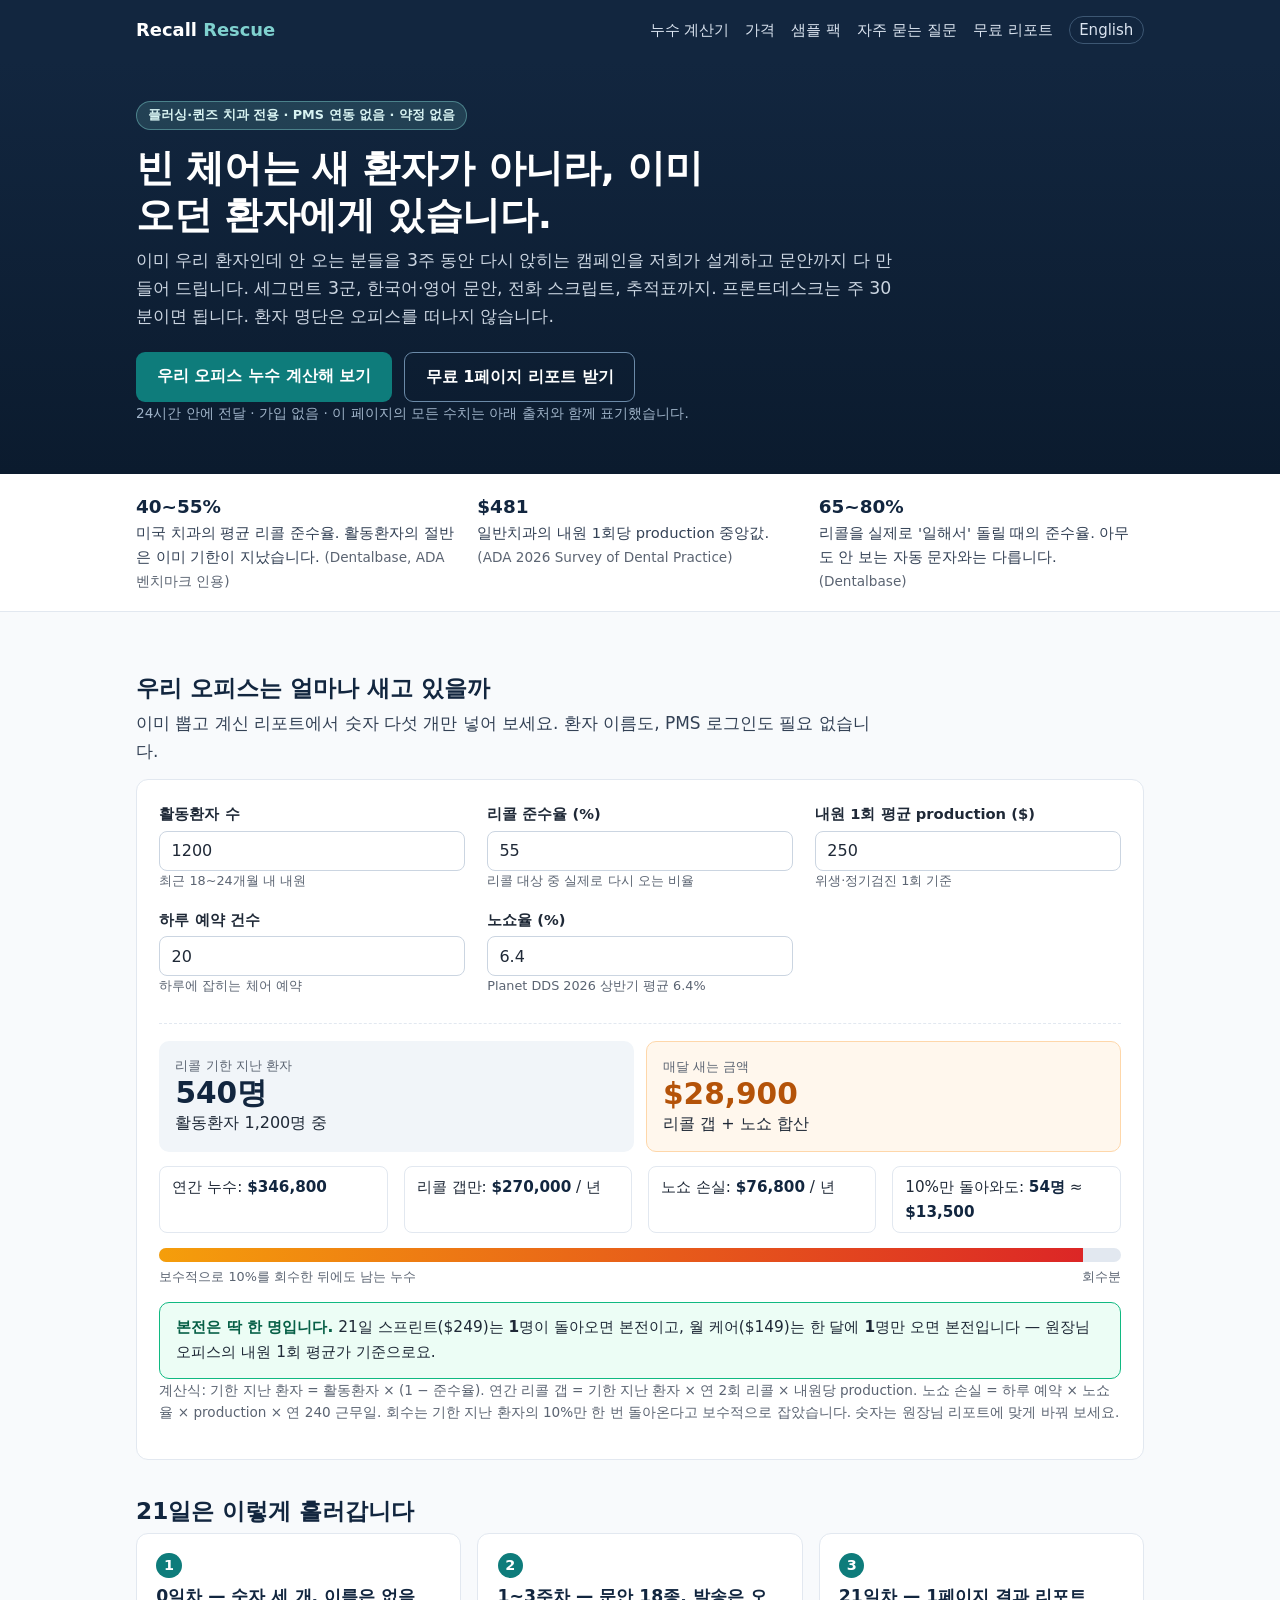
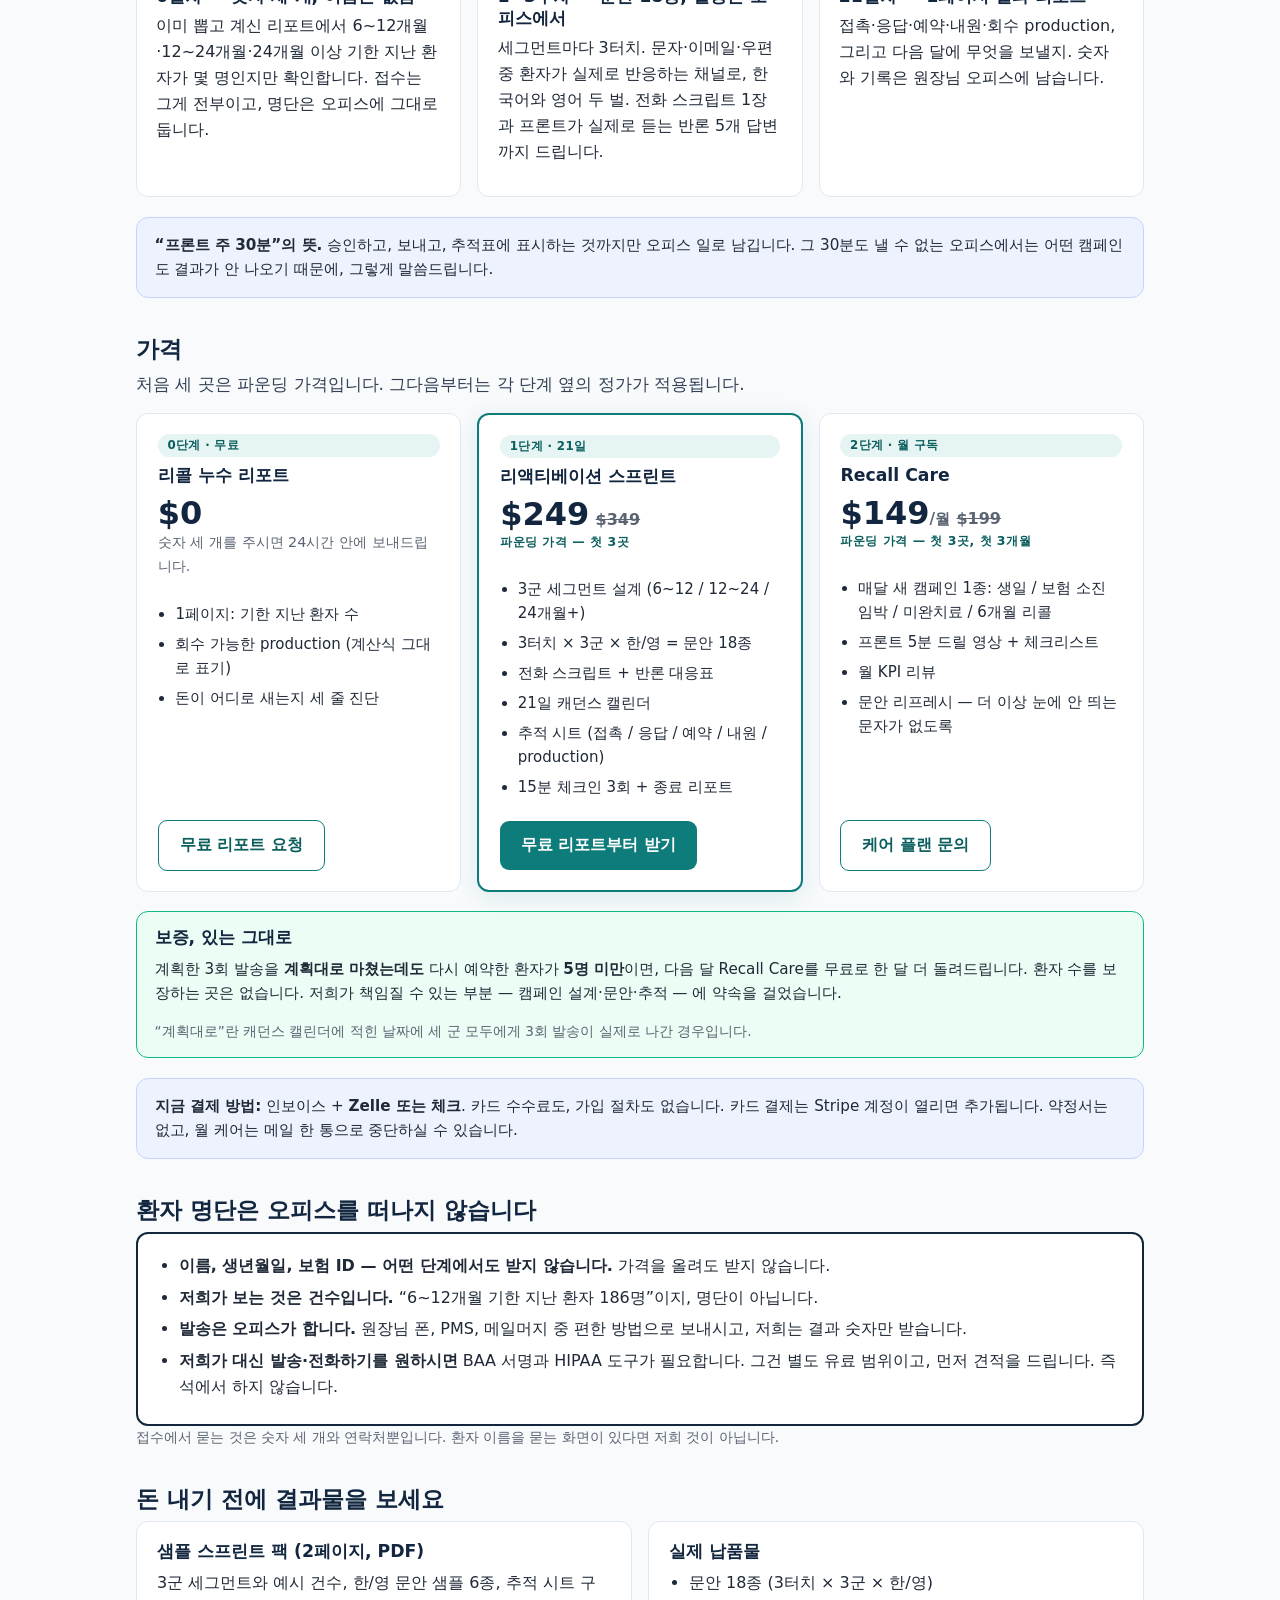
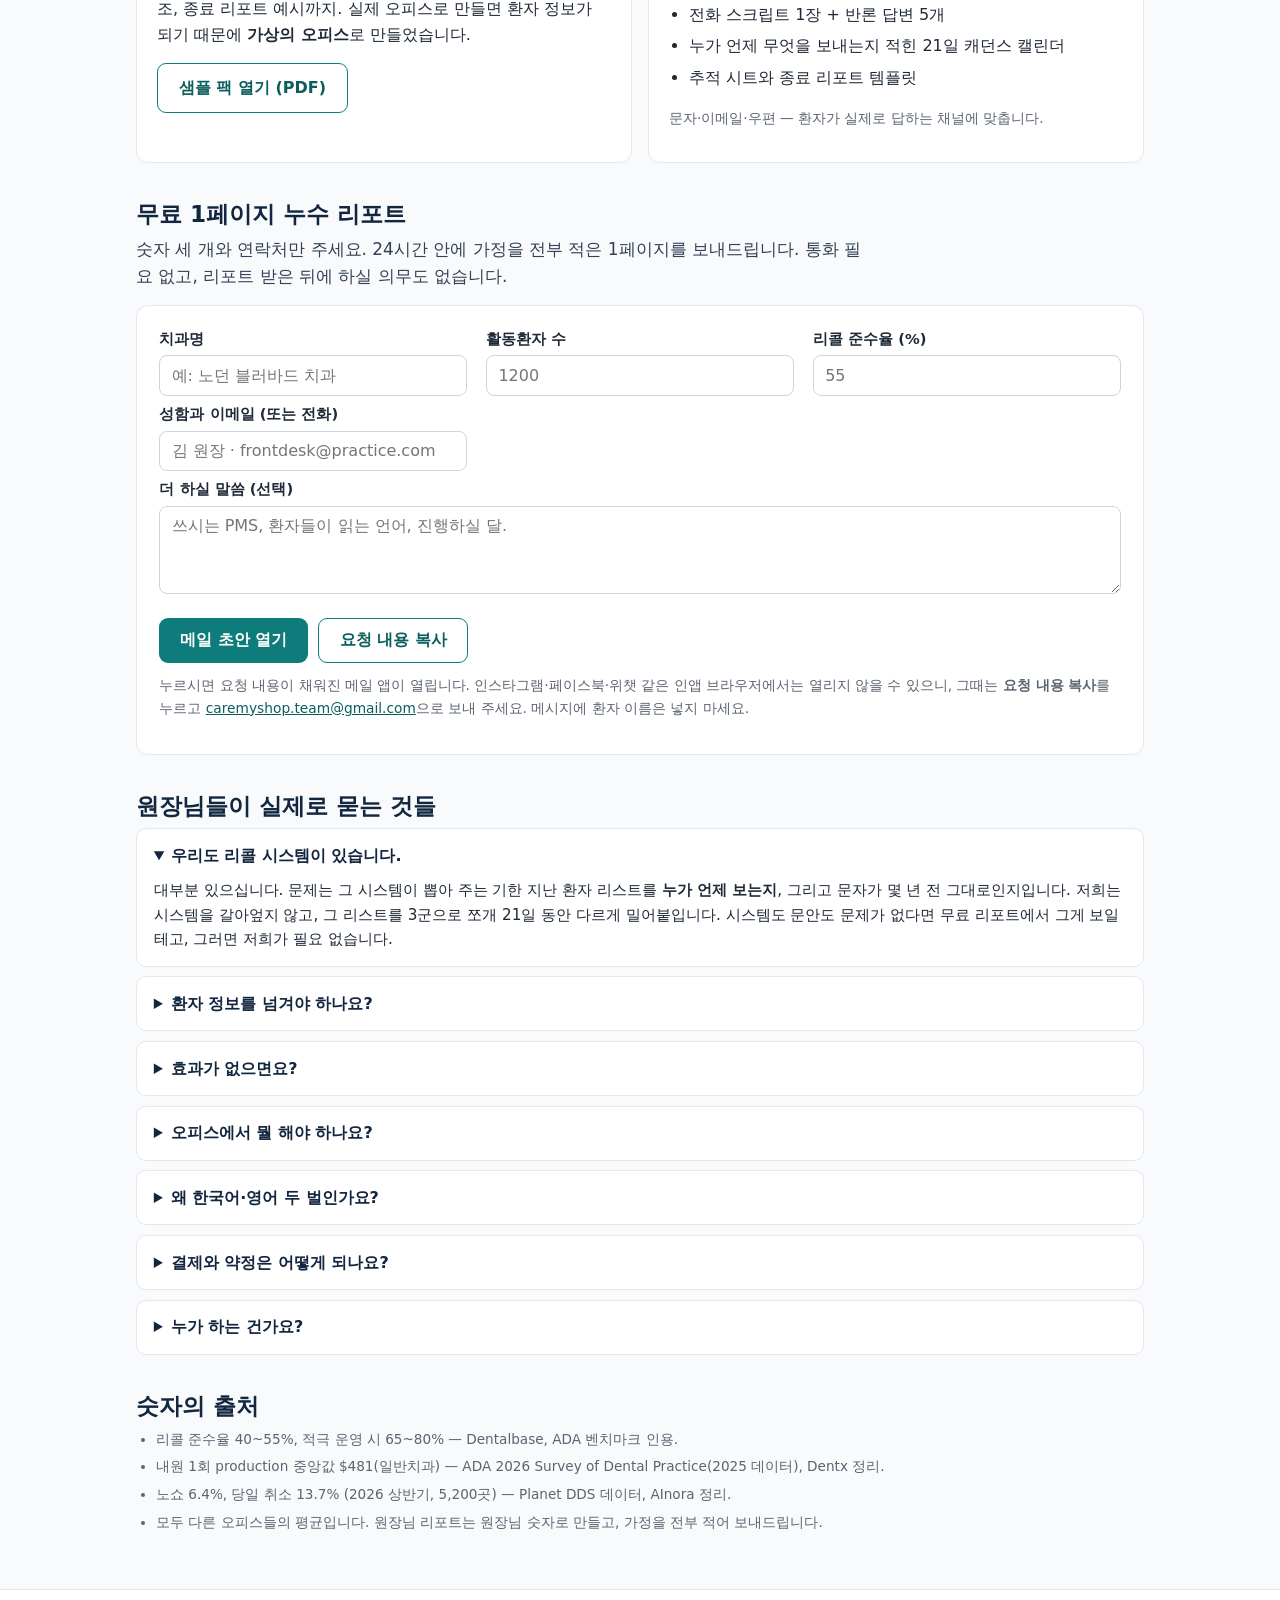
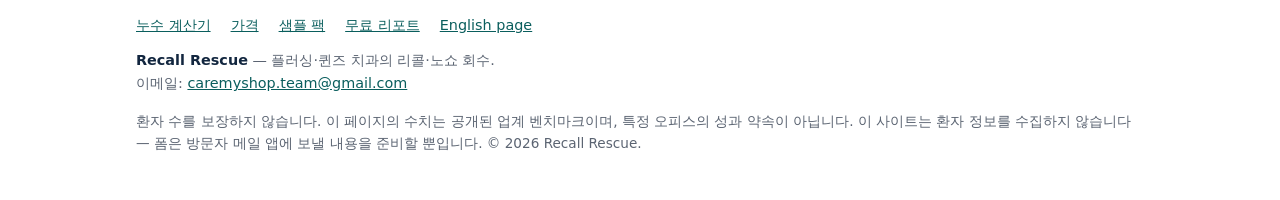
==== ko/index.html @ 561fa93a "Recall Rescue MVP: EN/KO landing, leak calculator, request form, sample pack PDF" ====
<!DOCTYPE html>
<html lang="ko">
<head>
<meta charset="utf-8">
<meta name="viewport" content="width=device-width, initial-scale=1">
<title>Recall Rescue — 빈 체어는 이미 내 환자 명단 안에 있습니다 | 플러싱·퀸즈 치과</title>
<meta name="description" content="플러싱·퀸즈 치과를 위한 3주 리콜·노쇼 회수 캠페인. 세그먼트·한/영 문안·전화 스크립트·추적표를 저희가 만들고, 프론트는 주 30분만 씁니다. 환자 명단은 오피스에 그대로. 무료 1페이지 리콜 누수 리포트.">
<link rel="canonical" href="https://nydds.github.io/recall-rescue/ko/">
<link rel="alternate" hreflang="en" href="https://nydds.github.io/recall-rescue/">
<meta property="og:title" content="Recall Rescue — 빈 체어는 새 환자가 아니라, 이미 오던 환자에게 있습니다">
<meta property="og:description" content="플러싱·퀸즈 치과 전용 3주 리콜 캠페인. 24시간 안에 무료 1페이지 누수 리포트. PMS 연동 없음, 환자 명단 제출 없음.">
<meta property="og:type" content="website">
<meta property="og:url" content="https://nydds.github.io/recall-rescue/ko/">
<meta name="theme-color" content="#12263f">
<link rel="stylesheet" href="../styles.css">
</head>
<body>

<header class="site-header">
  <div class="wrap">
    <a class="brand" href="../">Recall <span class="mark">Rescue</span></a>
    <nav class="site-nav" aria-label="주요 메뉴">
      <a href="#calc">누수 계산기</a>
      <a href="#offer">가격</a>
      <a href="#sample">샘플 팩</a>
      <a href="#faq">자주 묻는 질문</a>
      <a href="#request">무료 리포트</a>
      <a class="lang" href="../" hreflang="en" lang="en">English</a>
    </nav>
  </div>
</header>

<section class="hero">
  <div class="wrap">
    <span class="tag">플러싱·퀸즈 치과 전용 · PMS 연동 없음 · 약정 없음</span>
    <h1>빈 체어는 새 환자가 아니라, 이미 오던 환자에게 있습니다.</h1>
    <p class="sub">이미 우리 환자인데 안 오는 분들을 3주 동안 다시 앉히는 캠페인을 저희가 설계하고 문안까지 다 만들어 드립니다. 세그먼트 3군, 한국어·영어 문안, 전화 스크립트, 추적표까지. 프론트데스크는 주 30분이면 됩니다. 환자 명단은 오피스를 떠나지 않습니다.</p>
    <div class="cta-row">
      <a class="btn" href="#calc">우리 오피스 누수 계산해 보기</a>
      <a class="btn ghost" href="#request">무료 1페이지 리포트 받기</a>
    </div>
    <p class="fine">24시간 안에 전달 · 가입 없음 · 이 페이지의 모든 수치는 아래 출처와 함께 표기했습니다.</p>
  </div>
</section>

<section class="trust" aria-label="업계 벤치마크">
  <div class="wrap">
    <div><strong>40~55%</strong>미국 치과의 평균 리콜 준수율. 활동환자의 절반은 이미 기한이 지났습니다. <span class="fine">(Dentalbase, ADA 벤치마크 인용)</span></div>
    <div><strong>$481</strong>일반치과의 내원 1회당 production 중앙값. <span class="fine">(ADA 2026 Survey of Dental Practice)</span></div>
    <div><strong>65~80%</strong>리콜을 실제로 '일해서' 돌릴 때의 준수율. 아무도 안 보는 자동 문자와는 다릅니다. <span class="fine">(Dentalbase)</span></div>
  </div>
</section>

<main>
  <div class="wrap">

    <section id="calc" aria-labelledby="calc-h">
      <h2 id="calc-h">우리 오피스는 얼마나 새고 있을까</h2>
      <p class="lede">이미 뽑고 계신 리포트에서 숫자 다섯 개만 넣어 보세요. 환자 이름도, PMS 로그인도 필요 없습니다.</p>
      <div class="calc">
        <div class="calc-grid">
          <div class="field">
            <label for="calc-patients">활동환자 수</label>
            <input id="calc-patients" type="number" inputmode="numeric" min="0" max="100000" step="50" value="1200">
            <div class="hint">최근 18~24개월 내 내원</div>
          </div>
          <div class="field">
            <label for="calc-compliance">리콜 준수율 (%)</label>
            <input id="calc-compliance" type="number" inputmode="decimal" min="0" max="100" step="1" value="55">
            <div class="hint">리콜 대상 중 실제로 다시 오는 비율</div>
          </div>
          <div class="field">
            <label for="calc-value">내원 1회 평균 production ($)</label>
            <input id="calc-value" type="number" inputmode="decimal" min="1" max="100000" step="10" value="250">
            <div class="hint">위생·정기검진 1회 기준</div>
          </div>
          <div class="field">
            <label for="calc-appts">하루 예약 건수</label>
            <input id="calc-appts" type="number" inputmode="numeric" min="0" max="500" step="1" value="20">
            <div class="hint">하루에 잡히는 체어 예약</div>
          </div>
          <div class="field">
            <label for="calc-noshow">노쇼율 (%)</label>
            <input id="calc-noshow" type="number" inputmode="decimal" min="0" max="100" step="0.1" value="6.4">
            <div class="hint">Planet DDS 2026 상반기 평균 6.4%</div>
          </div>
        </div>

        <div class="calc-out" aria-live="polite">
          <div class="result-hero">
            <div class="stat">
              <div class="k">리콜 기한 지난 환자</div>
              <div class="v"><span id="out-overdue">540</span>명</div>
              <div class="hint">활동환자 <span id="out-of">1,200</span>명 중</div>
            </div>
            <div class="stat accent">
              <div class="k">매달 새는 금액</div>
              <div class="v" id="out-monthly">$28,900</div>
              <div class="hint">리콜 갭 + 노쇼 합산</div>
            </div>
          </div>

          <div class="stat-rows">
            <div>연간 누수: <b id="out-annual">$346,800</b></div>
            <div>리콜 갭만: <b id="out-recall-annual">$270,000</b> / 년</div>
            <div>노쇼 손실: <b id="out-noshow-annual">$76,800</b> / 년</div>
            <div>10%만 돌아와도: <b><span id="out-recover-count">54</span>명</b> ≈ <b id="out-recover-money">$13,500</b></div>
          </div>

          <div class="leak-bar">
            <div class="bar-track"><div class="bar-fill" id="bar-fill" style="width:96%"></div></div>
            <div class="bar-labels"><span>보수적으로 10%를 회수한 뒤에도 남는 누수</span><span>회수분</span></div>
          </div>

          <div class="payback">
            <strong>본전은 딱 한 명입니다.</strong>
            21일 스프린트($249)는 <b><span id="out-sprint-visits">1</span></b>명이 돌아오면 본전이고, 월 케어($149)는 한 달에 <b><span id="out-care-visits">1</span></b>명만 오면 본전입니다 — 원장님 오피스의 내원 1회 평균가 기준으로요.
          </div>
          <p class="fine">계산식: 기한 지난 환자 = 활동환자 × (1 − 준수율). 연간 리콜 갭 = 기한 지난 환자 × 연 2회 리콜 × 내원당 production. 노쇼 손실 = 하루 예약 × 노쇼율 × production × 연 240 근무일. 회수는 기한 지난 환자의 10%만 한 번 돌아온다고 보수적으로 잡았습니다. 숫자는 원장님 리포트에 맞게 바꿔 보세요.</p>
        </div>
      </div>
    </section>

    <section id="how" aria-labelledby="how-h">
      <h2 id="how-h">21일은 이렇게 흘러갑니다</h2>
      <div class="steps">
        <div class="step">
          <span class="n">1</span>
          <h3>0일차 — 숫자 세 개, 이름은 없음</h3>
          <p>이미 뽑고 계신 리포트에서 6~12개월·12~24개월·24개월 이상 기한 지난 환자가 몇 명인지만 확인합니다. 접수는 그게 전부이고, 명단은 오피스에 그대로 둡니다.</p>
        </div>
        <div class="step">
          <span class="n">2</span>
          <h3>1~3주차 — 문안 18종, 발송은 오피스에서</h3>
          <p>세그먼트마다 3터치. 문자·이메일·우편 중 환자가 실제로 반응하는 채널로, 한국어와 영어 두 벌. 전화 스크립트 1장과 프론트가 실제로 듣는 반론 5개 답변까지 드립니다.</p>
        </div>
        <div class="step">
          <span class="n">3</span>
          <h3>21일차 — 1페이지 결과 리포트</h3>
          <p>접촉·응답·예약·내원·회수 production, 그리고 다음 달에 무엇을 보낼지. 숫자와 기록은 원장님 오피스에 남습니다.</p>
        </div>
      </div>
      <div class="callout note">
        <b>“프론트 주 30분”의 뜻.</b> 승인하고, 보내고, 추적표에 표시하는 것까지만 오피스 일로 남깁니다. 그 30분도 낼 수 없는 오피스에서는 어떤 캠페인도 결과가 안 나오기 때문에, 그렇게 말씀드립니다.
      </div>
    </section>

    <section id="offer" aria-labelledby="offer-h">
      <h2 id="offer-h">가격</h2>
      <p class="lede">처음 세 곳은 파운딩 가격입니다. 그다음부터는 각 단계 옆의 정가가 적용됩니다.</p>
      <div class="plans">
        <article class="plan">
          <span class="badge">0단계 · 무료</span>
          <h3>리콜 누수 리포트</h3>
          <div class="price">$0</div>
          <p class="small">숫자 세 개를 주시면 24시간 안에 보내드립니다.</p>
          <ul>
            <li>1페이지: 기한 지난 환자 수</li>
            <li>회수 가능한 production (계산식 그대로 표기)</li>
            <li>돈이 어디로 새는지 세 줄 진단</li>
          </ul>
          <div class="plan-cta"><a class="btn secondary" href="#request">무료 리포트 요청</a></div>
        </article>

        <article class="plan featured">
          <span class="badge">1단계 · 21일</span>
          <h3>리액티베이션 스프린트</h3>
          <div class="price">$249<span class="strike">$349</span></div>
          <p class="flag">파운딩 가격 — 첫 3곳</p>
          <ul>
            <li>3군 세그먼트 설계 (6~12 / 12~24 / 24개월+)</li>
            <li>3터치 × 3군 × 한/영 = 문안 18종</li>
            <li>전화 스크립트 + 반론 대응표</li>
            <li>21일 캐던스 캘린더</li>
            <li>추적 시트 (접촉 / 응답 / 예약 / 내원 / production)</li>
            <li>15분 체크인 3회 + 종료 리포트</li>
          </ul>
          <div class="plan-cta"><a class="btn" href="#request">무료 리포트부터 받기</a></div>
        </article>

        <article class="plan">
          <span class="badge">2단계 · 월 구독</span>
          <h3>Recall Care</h3>
          <div class="price">$149<small>/월</small><span class="strike">$199</span></div>
          <p class="flag">파운딩 가격 — 첫 3곳, 첫 3개월</p>
          <ul>
            <li>매달 새 캠페인 1종: 생일 / 보험 소진 임박 / 미완치료 / 6개월 리콜</li>
            <li>프론트 5분 드릴 영상 + 체크리스트</li>
            <li>월 KPI 리뷰</li>
            <li>문안 리프레시 — 더 이상 눈에 안 띄는 문자가 없도록</li>
          </ul>
          <div class="plan-cta"><a class="btn secondary" href="#request">케어 플랜 문의</a></div>
        </article>
      </div>

      <div class="callout guarantee">
        <h3>보증, 있는 그대로</h3>
        <p>계획한 3회 발송을 <b>계획대로 마쳤는데도</b> 다시 예약한 환자가 <b>5명 미만</b>이면, 다음 달 Recall Care를 무료로 한 달 더 돌려드립니다. 환자 수를 보장하는 곳은 없습니다. 저희가 책임질 수 있는 부분 — 캠페인 설계·문안·추적 — 에 약속을 걸었습니다.</p>
        <p class="fine" style="margin-bottom:0">“계획대로”란 캐던스 캘린더에 적힌 날짜에 세 군 모두에게 3회 발송이 실제로 나간 경우입니다.</p>
      </div>

      <div class="callout note">
        <b>지금 결제 방법:</b> 인보이스 + <b>Zelle 또는 체크</b>. 카드 수수료도, 가입 절차도 없습니다. 카드 결제는 Stripe 계정이 열리면 추가됩니다. 약정서는 없고, 월 케어는 메일 한 통으로 중단하실 수 있습니다.
      </div>
    </section>

    <section id="phi" aria-labelledby="phi-h">
      <h2 id="phi-h">환자 명단은 오피스를 떠나지 않습니다</h2>
      <div class="phi">
        <ul>
          <li><b>이름, 생년월일, 보험 ID — 어떤 단계에서도 받지 않습니다.</b> 가격을 올려도 받지 않습니다.</li>
          <li><b>저희가 보는 것은 건수입니다.</b> “6~12개월 기한 지난 환자 186명”이지, 명단이 아닙니다.</li>
          <li><b>발송은 오피스가 합니다.</b> 원장님 폰, PMS, 메일머지 중 편한 방법으로 보내시고, 저희는 결과 숫자만 받습니다.</li>
          <li><b>저희가 대신 발송·전화하기를 원하시면</b> BAA 서명과 HIPAA 도구가 필요합니다. 그건 별도 유료 범위이고, 먼저 견적을 드립니다. 즉석에서 하지 않습니다.</li>
        </ul>
      </div>
      <p class="fine">접수에서 묻는 것은 숫자 세 개와 연락처뿐입니다. 환자 이름을 묻는 화면이 있다면 저희 것이 아닙니다.</p>
    </section>

    <section id="sample" aria-labelledby="sample-h">
      <h2 id="sample-h">돈 내기 전에 결과물을 보세요</h2>
      <div class="grid two">
        <div class="card">
          <h3>샘플 스프린트 팩 (2페이지, PDF)</h3>
          <p>3군 세그먼트와 예시 건수, 한/영 문안 샘플 6종, 추적 시트 구조, 종료 리포트 예시까지. 실제 오피스로 만들면 환자 정보가 되기 때문에 <b>가상의 오피스</b>로 만들었습니다.</p>
          <p><a class="btn secondary" href="../assets/Recall-Rescue-Sample-Pack.pdf">샘플 팩 열기 (PDF)</a></p>
        </div>
        <div class="card">
          <h3>실제 납품물</h3>
          <ul>
            <li>문안 18종 (3터치 × 3군 × 한/영)</li>
            <li>전화 스크립트 1장 + 반론 답변 5개</li>
            <li>누가 언제 무엇을 보내는지 적힌 21일 캐던스 캘린더</li>
            <li>추적 시트와 종료 리포트 템플릿</li>
          </ul>
          <p class="fine">문자·이메일·우편 — 환자가 실제로 답하는 채널에 맞춥니다.</p>
        </div>
      </div>
    </section>

    <section id="request" aria-labelledby="request-h">
      <h2 id="request-h">무료 1페이지 누수 리포트</h2>
      <p class="lede">숫자 세 개와 연락처만 주세요. 24시간 안에 가정을 전부 적은 1페이지를 보내드립니다. 통화 필요 없고, 리포트 받은 뒤에 하실 의무도 없습니다.</p>
      <form id="request-form" class="request" novalidate
            data-email="caremyshop.team@gmail.com"
            data-subject="무료 리콜 누수 리포트 요청"
            data-intro="안녕하세요, Recall Rescue 무료 1페이지 리콜 누수 리포트를 받고 싶습니다."
            data-l-practice="치과명"
            data-l-patients="활동환자 수"
            data-l-compliance="리콜 준수율(%)"
            data-l-contact="연락처"
            data-l-note="메모">
        <div class="form-grid">
          <div class="field">
            <label for="req-practice">치과명</label>
            <input id="req-practice" type="text" autocomplete="organization" placeholder="예: 노던 블러바드 치과">
          </div>
          <div class="field">
            <label for="req-patients">활동환자 수</label>
            <input id="req-patients" type="number" inputmode="numeric" min="0" placeholder="1200">
          </div>
          <div class="field">
            <label for="req-compliance">리콜 준수율 (%)</label>
            <input id="req-compliance" type="number" inputmode="decimal" min="0" max="100" placeholder="55">
          </div>
          <div class="field">
            <label for="req-contact">성함과 이메일 (또는 전화)</label>
            <input id="req-contact" type="text" autocomplete="email" placeholder="김 원장 · frontdesk@practice.com">
          </div>
        </div>
        <div class="field">
          <label for="req-note">더 하실 말씀 (선택)</label>
          <textarea id="req-note" placeholder="쓰시는 PMS, 환자들이 읽는 언어, 진행하실 달."></textarea>
        </div>
        <div class="form-actions">
          <button class="btn" type="submit">메일 초안 열기</button>
          <button class="btn secondary" id="copy-button" type="button">요청 내용 복사</button>
        </div>
        <p class="form-note">누르시면 요청 내용이 채워진 메일 앱이 열립니다. 인스타그램·페이스북·위챗 같은 인앱 브라우저에서는 열리지 않을 수 있으니, 그때는 <b>요청 내용 복사</b>를 누르고 <a href="mailto:caremyshop.team@gmail.com">caremyshop.team@gmail.com</a>으로 보내 주세요. 메시지에 환자 이름은 넣지 마세요.</p>

        <div class="submit-card" id="submit-card">
          <p><b>보낼 요청 내용입니다:</b> 복사해서 <a href="mailto:caremyshop.team@gmail.com">caremyshop.team@gmail.com</a>으로 메일이나 문자로 보내 주세요.</p>
          <label for="copy-area" class="sr-only">요청 내용</label>
          <textarea id="copy-area" readonly></textarea>
          <p class="status" id="copy-status" data-opening="메일 앱을 여는 중…" data-copied="복사했습니다. 메일이나 문자에 붙여 넣으세요." data-manual="Ctrl/Cmd+C로 복사해 주세요."></p>
        </div>
      </form>
    </section>

    <section id="faq" aria-labelledby="faq-h">
      <h2 id="faq-h">원장님들이 실제로 묻는 것들</h2>

      <details class="faq" open>
        <summary>우리도 리콜 시스템이 있습니다.</summary>
        <p>대부분 있으십니다. 문제는 그 시스템이 뽑아 주는 기한 지난 환자 리스트를 <b>누가 언제 보는지</b>, 그리고 문자가 몇 년 전 그대로인지입니다. 저희는 시스템을 갈아엎지 않고, 그 리스트를 3군으로 쪼개 21일 동안 다르게 밀어붙입니다. 시스템도 문안도 문제가 없다면 무료 리포트에서 그게 보일 테고, 그러면 저희가 필요 없습니다.</p>
      </details>

      <details class="faq">
        <summary>환자 정보를 넘겨야 하나요?</summary>
        <p>아니요. 발송은 오피스에서 하십니다. 저희가 받는 것은 건수(접촉·응답·예약·내원)와 production 합계뿐이고, 이름·생년월일·보험 ID는 받지 않습니다.</p>
      </details>

      <details class="faq">
        <summary>효과가 없으면요?</summary>
        <p>계획한 3회 발송을 마쳤는데 다시 예약한 환자가 5명 미만이면 다음 달 케어를 무료로 돌려드립니다. 환자 수를 보장하지는 않습니다 — 명단 상태, 프론트의 응대, 스케줄 여유에 달려 있기 때문입니다. 대신 매주 숫자를 보여드려서 계속할지 끊을지 원장님이 판단하시게 합니다.</p>
      </details>

      <details class="faq">
        <summary>오피스에서 뭘 해야 하나요?</summary>
        <p>0일차에 숫자 세 개, 주당 30분(승인·발송), 주말에 추적표 숫자 마감. PMS 연동도, 설치도, IT 티켓도 없습니다.</p>
      </details>

      <details class="faq">
        <summary>왜 한국어·영어 두 벌인가요?</summary>
        <p>플러싱에서는 같은 오피스 안에서도 한국어 문자에 답하는 환자와 영어가 아니면 무시하는 환자가 나뉩니다. 두 벌을 만들어 프론트가 환자별로 고르게 하는 것이 가장 싼 응답률 개선입니다.</p>
      </details>

      <details class="faq">
        <summary>결제와 약정은 어떻게 되나요?</summary>
        <p>인보이스 + Zelle 또는 체크입니다. 카드 결제는 Stripe 계정이 열리면 추가됩니다. 약정서는 없습니다. 스프린트는 $249 고정, 월 케어는 메일 한 통으로 중단하실 수 있습니다.</p>
      </details>

      <details class="faq">
        <summary>누가 하는 건가요?</summary>
        <p>플러싱(퀸즈)에서 치과 리콜·노쇼 회수만 다루는 운영 컨설턴트입니다. 홈페이지 제작이나 마케팅 리테이너는 하지 않습니다. 특정 PMS 업체와도, 비교 대상이 될 만한 다른 오피스와도 관계가 없습니다.</p>
      </details>
    </section>

    <section id="sources" aria-labelledby="sources-h">
      <h2 id="sources-h">숫자의 출처</h2>
      <ul class="fine">
        <li>리콜 준수율 40~55%, 적극 운영 시 65~80% — Dentalbase, ADA 벤치마크 인용.</li>
        <li>내원 1회 production 중앙값 $481(일반치과) — ADA 2026 Survey of Dental Practice(2025 데이터), Dentx 정리.</li>
        <li>노쇼 6.4%, 당일 취소 13.7% (2026 상반기, 5,200곳) — Planet DDS 데이터, AInora 정리.</li>
        <li>모두 다른 오피스들의 평균입니다. 원장님 리포트는 원장님 숫자로 만들고, 가정을 전부 적어 보내드립니다.</li>
      </ul>
    </section>

  </div>
</main>

<footer class="site-footer">
  <div class="wrap">
    <nav aria-label="푸터">
      <a href="#calc">누수 계산기</a>
      <a href="#offer">가격</a>
      <a href="#sample">샘플 팩</a>
      <a href="#request">무료 리포트</a>
      <a href="../" hreflang="en" lang="en">English page</a>
    </nav>
    <p><strong>Recall Rescue</strong> — 플러싱·퀸즈 치과의 리콜·노쇼 회수.<br>
    이메일: <a href="mailto:caremyshop.team@gmail.com">caremyshop.team@gmail.com</a></p>
    <p class="fine">환자 수를 보장하지 않습니다. 이 페이지의 수치는 공개된 업계 벤치마크이며, 특정 오피스의 성과 약속이 아닙니다. 이 사이트는 환자 정보를 수집하지 않습니다 — 폼은 방문자 메일 앱에 보낼 내용을 준비할 뿐입니다. © 2026 Recall Rescue.</p>
  </div>
</footer>

<script src="../assets/leak-calc.js" defer></script>
<script src="../assets/request-form.js" defer></script>
</body>
</html>
---- styles.css ----
/* Recall Rescue — shared stylesheet. Pure CSS. No frameworks, no external assets, no trackers. */
:root {
  --navy: #12263f;
  --navy-dark: #0b1b2e;
  --teal: #0e7c7b;
  --teal-dark: #0a5e5d;
  --amber: #b45309;
  --ink: #1f2937;
  --muted: #5b6472;
  --line: #e2e8f0;
  --bg: #f8fafc;
  --card: #ffffff;
  --warn-bg: #fffbeb;
  --warn-border: #f59e0b;
  --good-bg: #ecfdf5;
  --good-border: #10b981;
  --radius: 12px;
}
* { box-sizing: border-box; }
html { -webkit-text-size-adjust: 100%; }
body {
  margin: 0;
  font-family: system-ui, -apple-system, "Segoe UI", "Noto Sans KR", Roboto, Helvetica, Arial, sans-serif;
  color: var(--ink);
  background: var(--bg);
  line-height: 1.62;
  font-size: 16px;
  overflow-wrap: break-word;
}
img, svg { max-width: 100%; }
a { color: var(--teal-dark); }
a:hover { text-decoration: underline; }
h1, h2, h3 { line-height: 1.25; color: var(--navy); margin: 0 0 0.5rem; }
h1 { font-size: 2.1rem; letter-spacing: -0.01em; }
h2 { font-size: 1.45rem; margin-top: 2.25rem; }
h3 { font-size: 1.08rem; }
p { margin: 0 0 0.9rem; }
ul, ol { margin: 0 0 1rem; padding-left: 1.25rem; }
li { margin-bottom: 0.35rem; }
small, .fine { font-size: 0.85rem; color: var(--muted); }

/* Header / nav */
.site-header { background: var(--navy); color: #fff; }
.site-header .wrap { max-width: 1040px; margin: 0 auto; padding: 0.85rem 1rem; display: flex; flex-wrap: wrap; align-items: center; gap: 0.5rem 1.25rem; }
.brand { color: #fff; font-weight: 700; font-size: 1.12rem; text-decoration: none; white-space: nowrap; }
.brand .mark { color: #7fd1cf; }
.site-nav { display: flex; flex-wrap: wrap; gap: 0.2rem 1rem; margin-left: auto; align-items: center; }
.site-nav a { color: #dbe4f0; text-decoration: none; font-size: 0.94rem; padding: 0.25rem 0; }
.site-nav a:hover, .site-nav a[aria-current="page"] { color: #fff; text-decoration: underline; }
.site-nav .lang { border: 1px solid #3d5773; border-radius: 999px; padding: 0.05rem 0.6rem; }

/* Layout */
.wrap { max-width: 1040px; margin: 0 auto; padding: 0 1rem; }
main .wrap { padding-top: 1.6rem; padding-bottom: 2.5rem; }
.hero { background: linear-gradient(180deg, var(--navy) 0%, var(--navy-dark) 100%); color: #fff; padding: 2.6rem 0 2.2rem; }
.hero .wrap { padding-top: 0; padding-bottom: 0; }
.hero h1 { color: #fff; font-size: 2.35rem; max-width: 22ch; }
.hero p.sub { color: #cbd5e1; max-width: 48rem; font-size: 1.08rem; }
.hero .tag { display: inline-block; background: rgba(127, 209, 207, 0.16); border: 1px solid rgba(127, 209, 207, 0.45); color: #d8f3f2; font-size: 0.8rem; font-weight: 600; padding: 0.2rem 0.7rem; border-radius: 999px; margin-bottom: 0.9rem; }
.hero .cta-row { display: flex; flex-wrap: wrap; gap: 0.75rem; margin-top: 1.35rem; }
.hero .fine { color: #9fb3c8; }
.lede { font-size: 1.06rem; color: #334155; max-width: 46rem; }

/* Trust strip */
.trust { background: #fff; border-bottom: 1px solid var(--line); }
.trust .wrap { display: grid; grid-template-columns: repeat(auto-fit, minmax(210px, 1fr)); gap: 1rem; padding: 1.1rem 1rem; }
.trust div { font-size: 0.92rem; color: #334155; }
.trust strong { display: block; color: var(--navy); font-size: 1.15rem; }

/* Cards & grids */
.grid { display: grid; gap: 1rem; }
.grid.two { grid-template-columns: repeat(auto-fit, minmax(280px, 1fr)); }
.grid.three { grid-template-columns: repeat(auto-fit, minmax(240px, 1fr)); }
.card { background: var(--card); border: 1px solid var(--line); border-radius: var(--radius); padding: 1.15rem 1.25rem; }
.card h3 { margin-top: 0; }
.badge { display: inline-block; font-size: 0.74rem; font-weight: 700; letter-spacing: 0.03em; text-transform: uppercase; background: #e6f4f3; color: var(--teal-dark); border-radius: 999px; padding: 0.12rem 0.6rem; margin-bottom: 0.5rem; }

/* Buttons */
.btn { display: inline-block; background: var(--teal); color: #fff; font-weight: 600; text-decoration: none; border: 0; border-radius: 9px; padding: 0.7rem 1.3rem; cursor: pointer; font-size: 1rem; font-family: inherit; text-align: center; }
.btn:hover { background: var(--teal-dark); text-decoration: none; }
.btn.secondary { background: #fff; color: var(--teal-dark); border: 1.5px solid var(--teal); }
.btn.secondary:hover { background: #eef7f7; }
.btn.ghost { background: transparent; color: #fff; border: 1.5px solid #6b8aa8; }
.btn.ghost:hover { background: rgba(255,255,255,0.08); }

/* Calculator */
.calc { background: #fff; border: 1px solid var(--line); border-radius: var(--radius); padding: 1.35rem 1.4rem; }
.calc-grid { display: grid; grid-template-columns: repeat(auto-fit, minmax(230px, 1fr)); gap: 0.6rem 1.4rem; }
.field { margin-bottom: 0.4rem; }
.field label { display: block; font-weight: 600; font-size: 0.92rem; margin-bottom: 0.3rem; }
.field .hint { font-size: 0.8rem; color: var(--muted); }
.field input[type="number"] { width: 100%; padding: 0.6rem 0.7rem; font-size: 1rem; border: 1.5px solid #cbd5e1; border-radius: 8px; background: #fff; color: var(--ink); font-family: inherit; }
.field input[type="number"]:focus, .field input[type="text"]:focus, .field input[type="email"]:focus, .field textarea:focus { outline: 2px solid var(--teal); outline-offset: 1px; border-color: var(--teal); }
.calc-out { margin-top: 1.2rem; border-top: 1px dashed var(--line); padding-top: 1.1rem; }
.result-hero { display: grid; grid-template-columns: repeat(auto-fit, minmax(220px, 1fr)); gap: 0.75rem; }
.result-hero .stat { background: #f1f5f9; border-radius: 10px; padding: 0.85rem 1rem; }
.result-hero .stat .k { font-size: 0.82rem; color: var(--muted); }
.result-hero .stat .v { font-size: 1.85rem; font-weight: 800; color: var(--navy); line-height: 1.15; font-variant-numeric: tabular-nums; }
.result-hero .stat.accent { background: #fff7ed; border: 1px solid #fed7aa; }
.result-hero .stat.accent .v { color: var(--amber); }
.stat-rows { display: grid; grid-template-columns: repeat(auto-fit, minmax(200px, 1fr)); gap: 0.5rem 1rem; margin-top: 0.9rem; font-size: 0.95rem; }
.stat-rows div { padding: 0.5rem 0.75rem; border: 1px solid var(--line); border-radius: 8px; background: #fff; }
.stat-rows b { color: var(--navy); font-variant-numeric: tabular-nums; }
.payback { margin-top: 0.9rem; background: var(--good-bg); border: 1px solid var(--good-border); border-radius: 10px; padding: 0.8rem 1rem; font-size: 0.96rem; }
.payback strong { color: #065f46; }
.leak-bar { margin-top: 0.9rem; }
.leak-bar .bar-track { background: #e2e8f0; border-radius: 999px; height: 14px; overflow: hidden; }
.leak-bar .bar-fill { background: linear-gradient(90deg, #f59e0b, #dc2626); height: 100%; }
.leak-bar .bar-labels { display: flex; justify-content: space-between; font-size: 0.8rem; color: var(--muted); margin-top: 0.3rem; }

/* Steps */
.steps { counter-reset: step; display: grid; grid-template-columns: repeat(auto-fit, minmax(250px, 1fr)); gap: 1rem; }
.step { position: relative; background: #fff; border: 1px solid var(--line); border-radius: var(--radius); padding: 1.1rem 1.2rem 1.1rem 1.2rem; }
.step .n { display: inline-block; width: 1.6rem; height: 1.6rem; line-height: 1.6rem; text-align: center; border-radius: 50%; background: var(--teal); color: #fff; font-weight: 700; font-size: 0.9rem; margin-bottom: 0.5rem; }
.step h3 { margin: 0 0 0.35rem; }

/* Pricing */
.plans { display: grid; grid-template-columns: repeat(auto-fit, minmax(260px, 1fr)); gap: 1rem; align-items: stretch; }
.plan { display: flex; flex-direction: column; background: #fff; border: 1px solid var(--line); border-radius: var(--radius); padding: 1.25rem 1.3rem; }
.plan.featured { border: 2px solid var(--teal); box-shadow: 0 6px 24px rgba(14, 124, 123, 0.12); }
.plan .price { font-size: 2rem; font-weight: 800; color: var(--navy); line-height: 1.15; }
.plan .price small { font-size: 0.95rem; font-weight: 600; color: var(--muted); }
.plan .strike { color: var(--muted); text-decoration: line-through; font-size: 1rem; font-weight: 600; margin-left: 0.4rem; }
.plan .flag { font-size: 0.78rem; font-weight: 700; text-transform: uppercase; letter-spacing: 0.04em; color: var(--teal-dark); }
.plan ul { padding-left: 1.1rem; margin: 0.6rem 0 1rem; font-size: 0.94rem; }
.plan .plan-cta { margin-top: auto; }
.plan p.small { font-size: 0.9rem; color: var(--muted); }

/* Callouts */
.callout { border-radius: var(--radius); padding: 0.95rem 1.1rem; font-size: 0.95rem; margin: 1.2rem 0; }
.callout.guarantee { background: var(--good-bg); border: 1px solid var(--good-border); }
.callout.note { background: #eef2ff; border: 1px solid #c7d2fe; }
.callout.warn { background: var(--warn-bg); border: 1px solid var(--warn-border); }
.callout h3 { margin-top: 0; }
.phi { background: #fff; border: 2px solid var(--navy); border-radius: var(--radius); padding: 1.2rem 1.3rem; }
.phi ul { margin-bottom: 0; }

/* Form */
form.request { background: #fff; border: 1px solid var(--line); border-radius: var(--radius); padding: 1.3rem 1.4rem; }
.form-grid { display: grid; grid-template-columns: repeat(auto-fit, minmax(240px, 1fr)); gap: 0 1.2rem; }
form.request input[type="text"], form.request input[type="email"], form.request input[type="number"], form.request textarea {
  width: 100%; padding: 0.6rem 0.7rem; font-size: 1rem; border: 1.5px solid #cbd5e1; border-radius: 8px; background: #fff; color: var(--ink); font-family: inherit;
}
form.request textarea { min-height: 5.5rem; resize: vertical; }
.form-actions { display: flex; flex-wrap: wrap; gap: 0.6rem; margin-top: 1rem; }
.form-note { font-size: 0.86rem; color: var(--muted); margin-top: 0.7rem; }
.submit-card { display: none; margin-top: 1rem; border: 1px solid var(--line); background: #f8fafc; border-radius: var(--radius); padding: 1rem 1.1rem; }
.submit-card.show { display: block; }
.submit-card textarea { width: 100%; min-height: 9rem; font-family: ui-monospace, SFMono-Regular, Menlo, monospace; font-size: 0.86rem; padding: 0.7rem; border: 1px solid #cbd5e1; border-radius: 8px; background: #fff; }
.submit-card .status { font-size: 0.9rem; color: var(--teal-dark); font-weight: 600; margin: 0.4rem 0 0; }

/* FAQ */
details.faq { background: #fff; border: 1px solid var(--line); border-radius: 10px; padding: 0.85rem 1.05rem; margin-bottom: 0.6rem; }
details.faq summary { font-weight: 700; color: var(--navy); cursor: pointer; }
details.faq p { margin: 0.6rem 0 0; font-size: 0.95rem; }

/* Footer */
.site-footer { border-top: 1px solid var(--line); background: #fff; }
.site-footer .wrap { padding-top: 1.5rem; padding-bottom: 2rem; font-size: 0.9rem; color: var(--muted); }
.site-footer nav { display: flex; flex-wrap: wrap; gap: 0.25rem 1.25rem; margin-bottom: 0.75rem; }
.site-footer strong { color: var(--navy); }
.sr-only { position: absolute; width: 1px; height: 1px; padding: 0; margin: -1px; overflow: hidden; clip: rect(0 0 0 0); white-space: nowrap; border: 0; }

@media (max-width: 640px) {
  h1 { font-size: 1.7rem; }
  .hero { padding: 1.9rem 0 1.7rem; }
  .hero h1 { font-size: 1.8rem; }
  .site-nav { margin-left: 0; gap: 0.2rem 0.8rem; }
  .site-nav a { font-size: 0.88rem; }
  .result-hero .stat .v { font-size: 1.5rem; }
  .calc, form.request, .plan { padding: 1rem 1rem; }
  .plan .price { font-size: 1.7rem; }
  table { font-size: 0.9rem; }
}
@media (max-width: 420px) {
  .hero h1 { font-size: 1.6rem; }
  h2 { font-size: 1.28rem; }
  .site-header .wrap { padding: 0.7rem 0.85rem; }
  .wrap { padding: 0 0.85rem; }
}
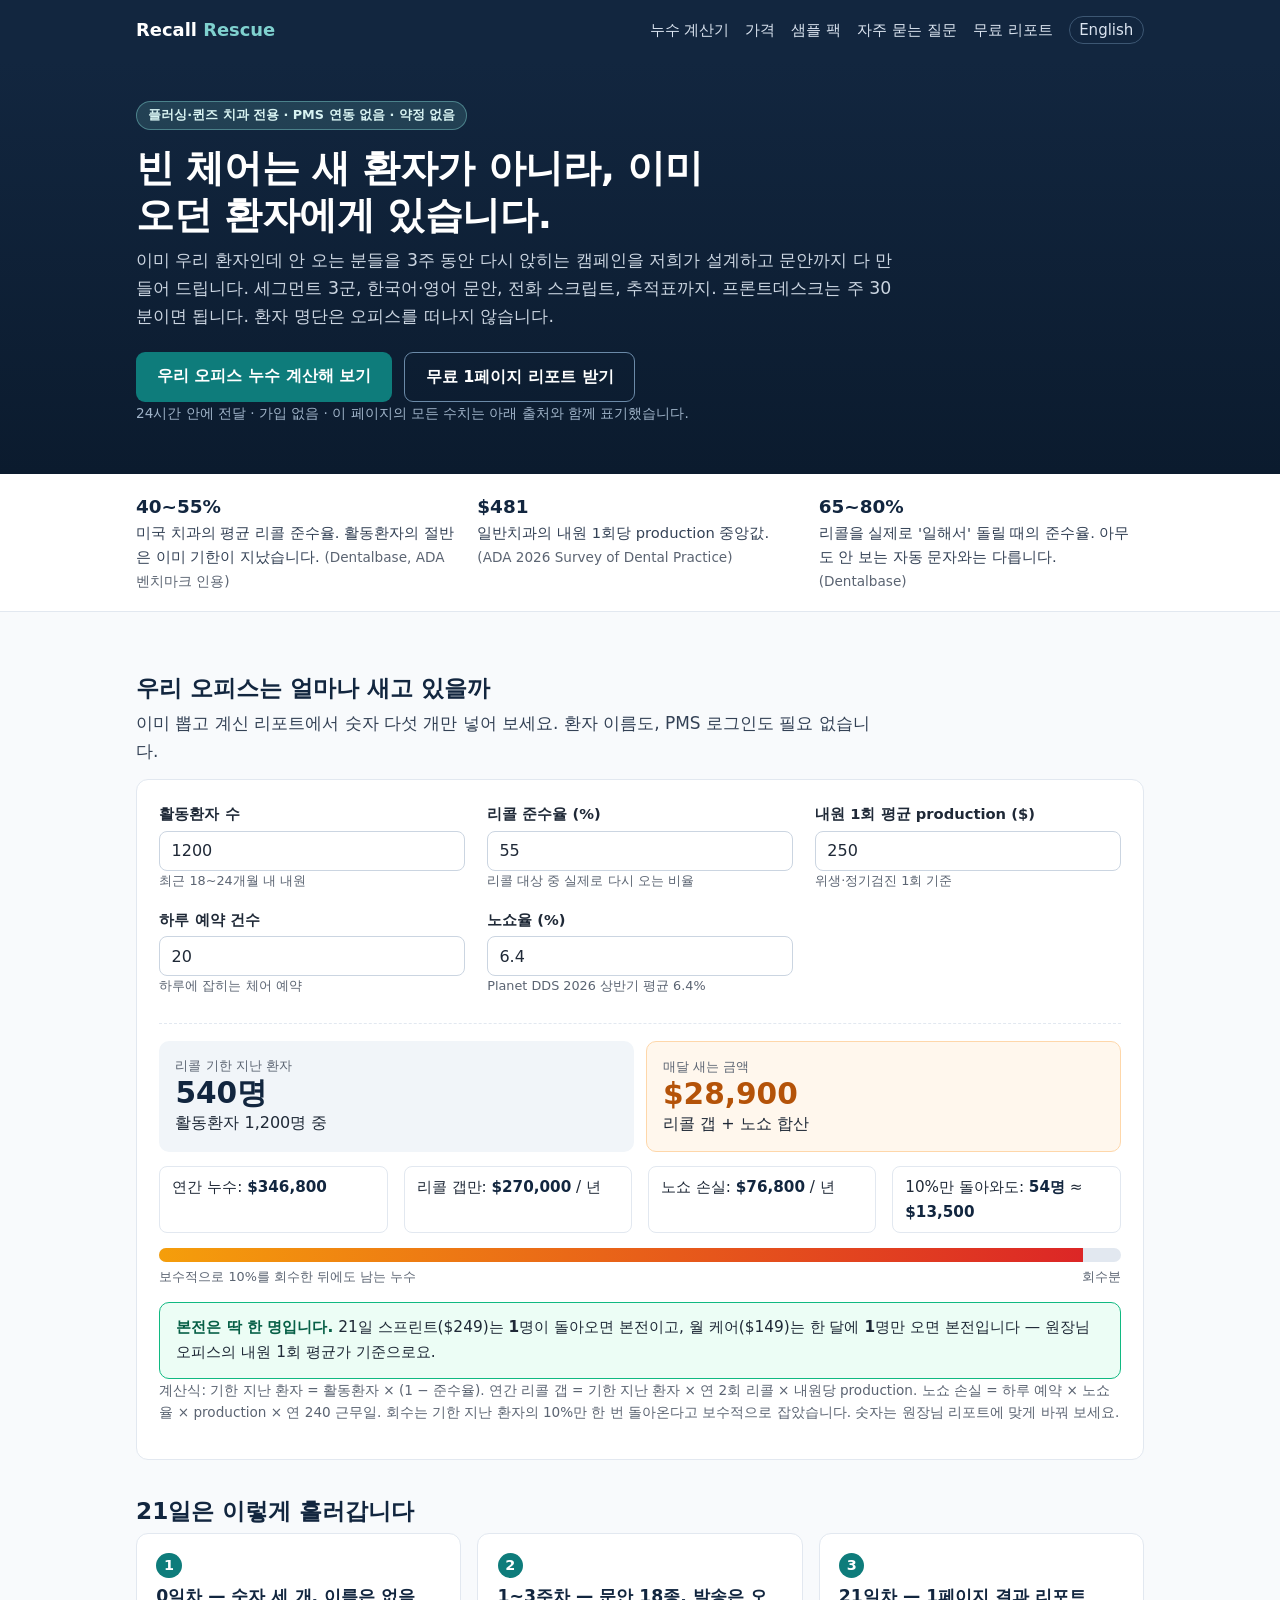
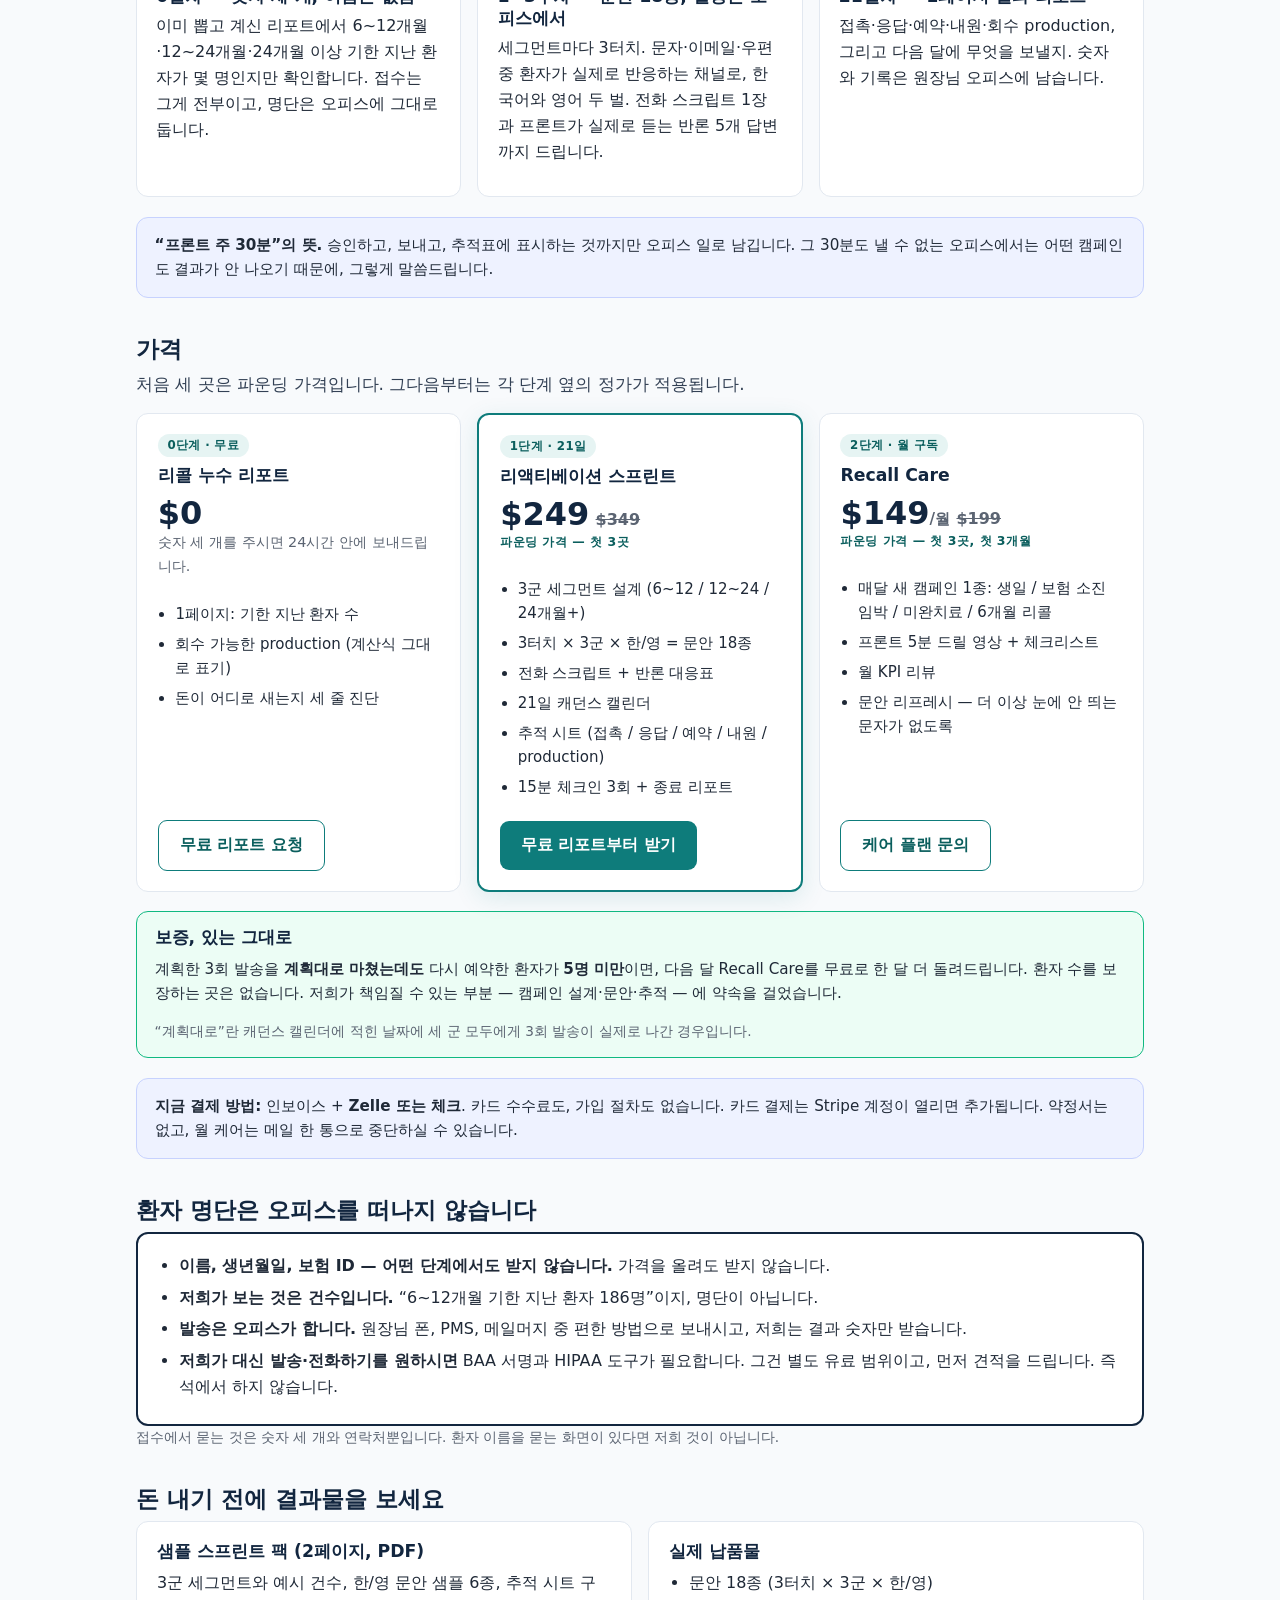
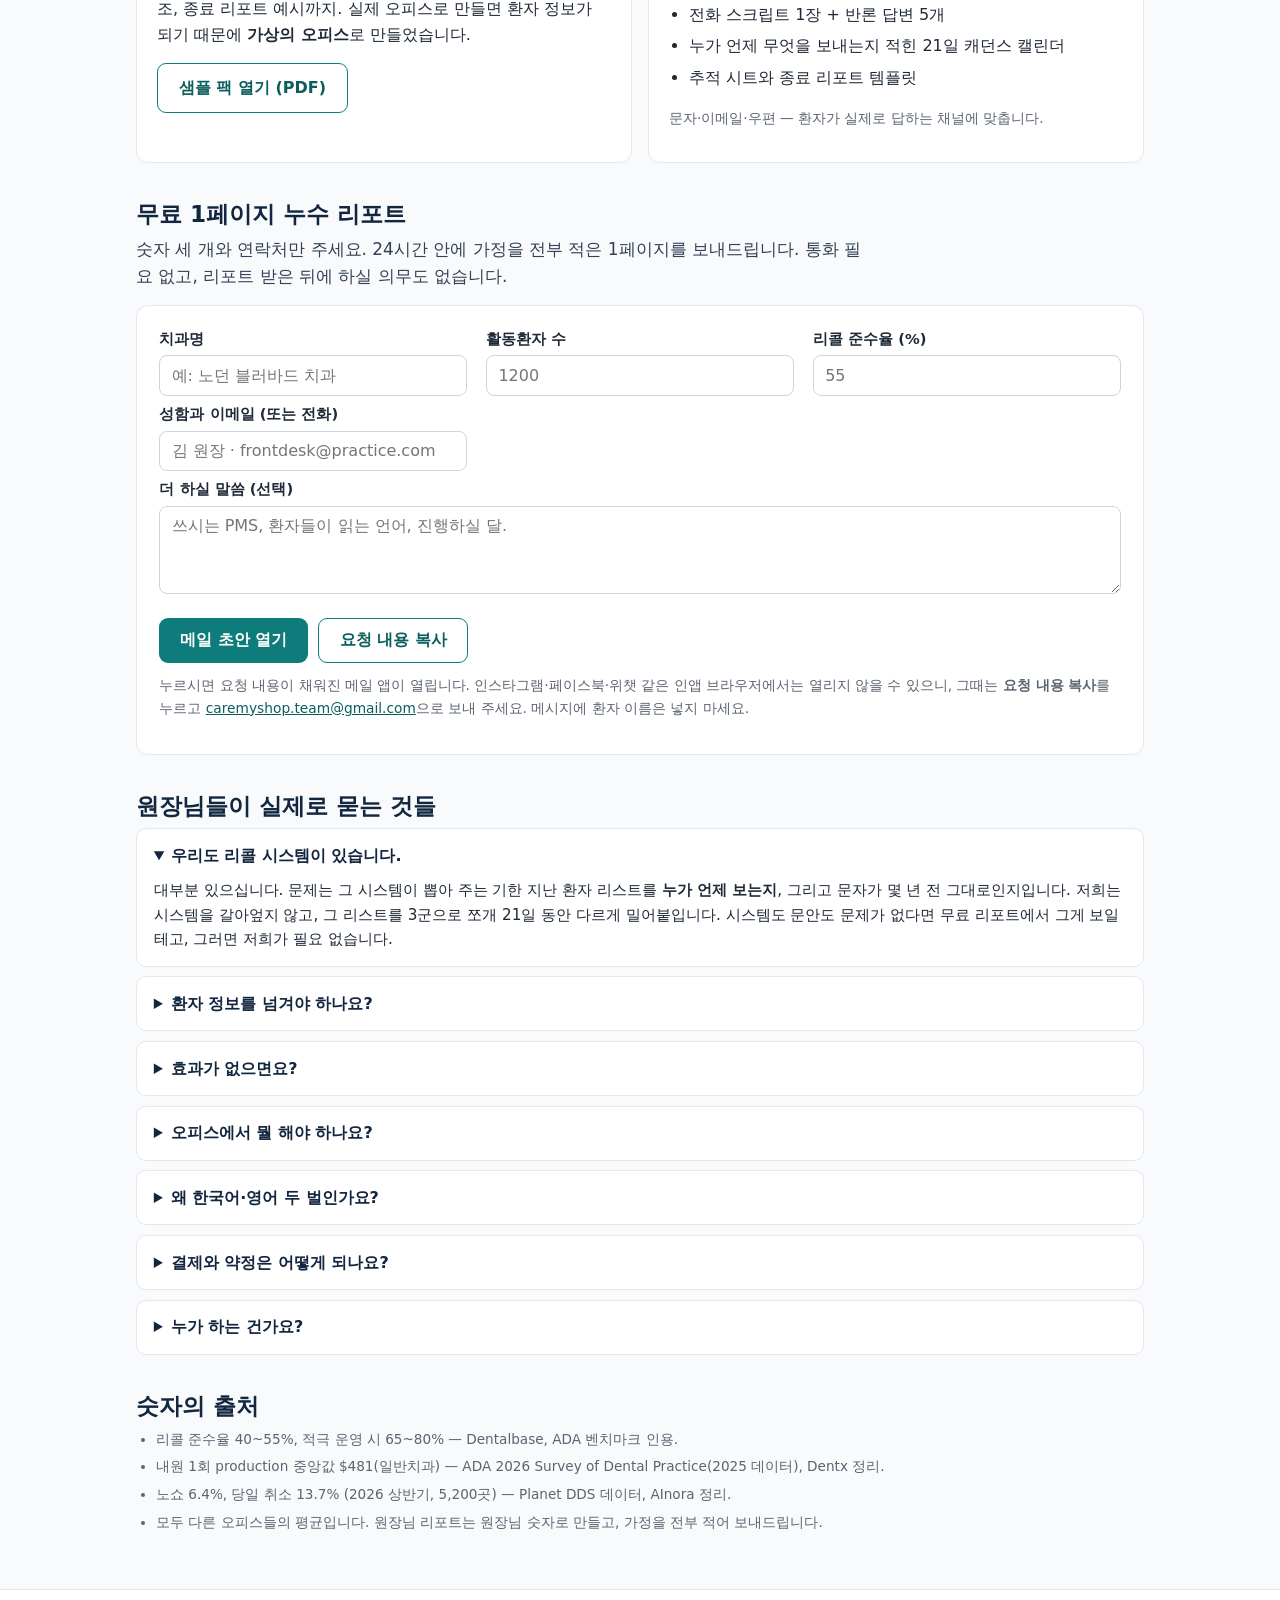
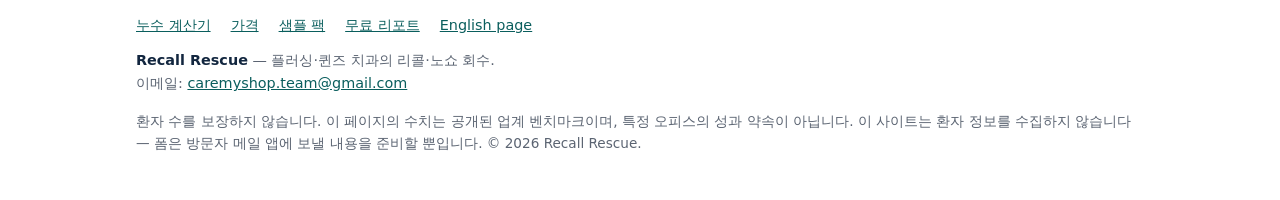
==== commit 00f04410: "Cache-bust styles and scripts so updates land immediately" ====
--- a/ko/index.html
+++ b/ko/index.html
@@ -12,7 +12,7 @@
 <meta property="og:type" content="website">
 <meta property="og:url" content="https://nydds.github.io/recall-rescue/ko/">
 <meta name="theme-color" content="#12263f">
-<link rel="stylesheet" href="../styles.css">
+<link rel="stylesheet" href="../styles.css?v=20261120b">
 </head>
 <body>
 
@@ -354,7 +354,7 @@
   </div>
 </footer>
 
-<script src="../assets/leak-calc.js" defer></script>
-<script src="../assets/request-form.js" defer></script>
+<script src="../assets/leak-calc.js?v=20261120b" defer></script>
+<script src="../assets/request-form.js?v=20261120b" defer></script>
 </body>
 </html>
--- a/styles.css
+++ b/styles.css
@@ -118,6 +118,7 @@
 .plans { display: grid; grid-template-columns: repeat(auto-fit, minmax(260px, 1fr)); gap: 1rem; align-items: stretch; }
 .plan { display: flex; flex-direction: column; background: #fff; border: 1px solid var(--line); border-radius: var(--radius); padding: 1.25rem 1.3rem; }
 .plan.featured { border: 2px solid var(--teal); box-shadow: 0 6px 24px rgba(14, 124, 123, 0.12); }
+.plan .badge { align-self: flex-start; }
 .plan .price { font-size: 2rem; font-weight: 800; color: var(--navy); line-height: 1.15; }
 .plan .price small { font-size: 0.95rem; font-weight: 600; color: var(--muted); }
 .plan .strike { color: var(--muted); text-decoration: line-through; font-size: 1rem; font-weight: 600; margin-left: 0.4rem; }
@@ -146,7 +147,7 @@
 .form-note { font-size: 0.86rem; color: var(--muted); margin-top: 0.7rem; }
 .submit-card { display: none; margin-top: 1rem; border: 1px solid var(--line); background: #f8fafc; border-radius: var(--radius); padding: 1rem 1.1rem; }
 .submit-card.show { display: block; }
-.submit-card textarea { width: 100%; min-height: 9rem; font-family: ui-monospace, SFMono-Regular, Menlo, monospace; font-size: 0.86rem; padding: 0.7rem; border: 1px solid #cbd5e1; border-radius: 8px; background: #fff; }
+.submit-card textarea { width: 100%; min-height: 11rem; font-family: ui-monospace, SFMono-Regular, Menlo, monospace; font-size: 0.86rem; padding: 0.7rem; border: 1px solid #cbd5e1; border-radius: 8px; background: #fff; }
 .submit-card .status { font-size: 0.9rem; color: var(--teal-dark); font-weight: 600; margin: 0.4rem 0 0; }
 
 /* FAQ */
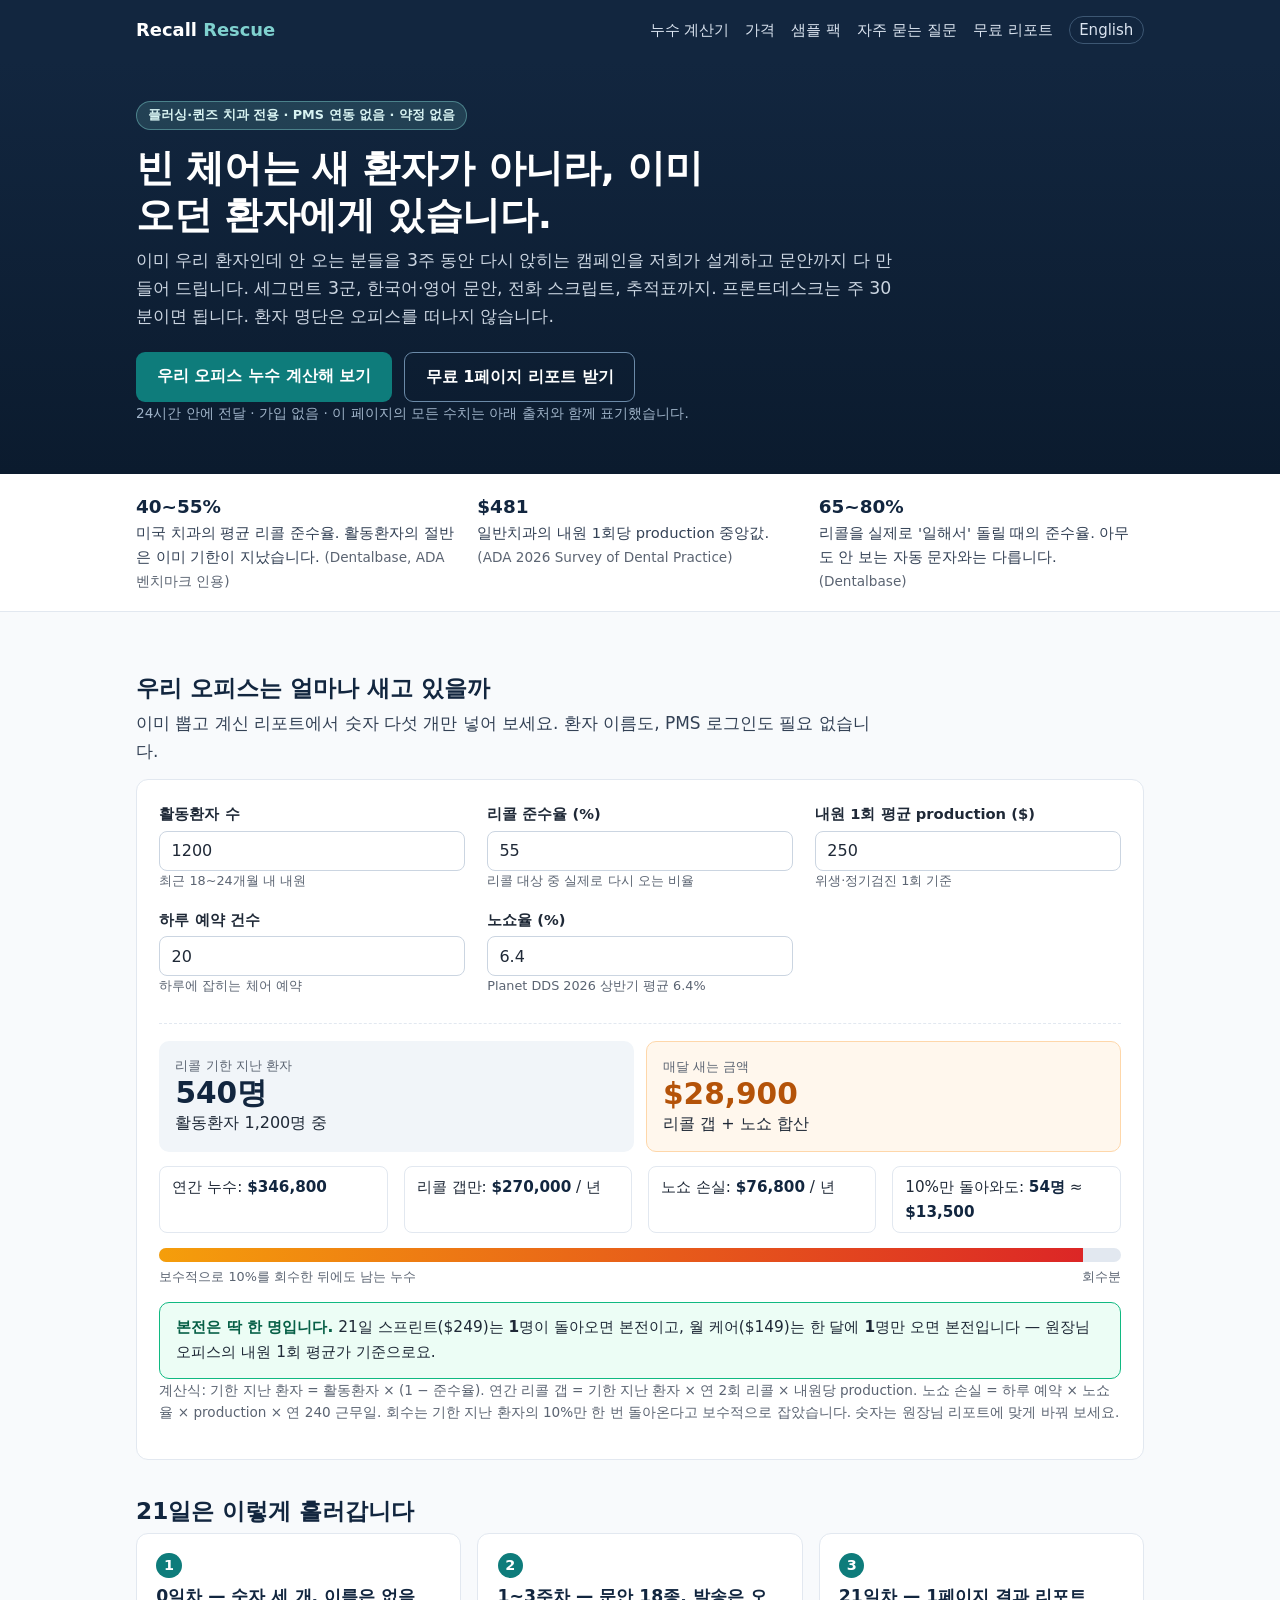
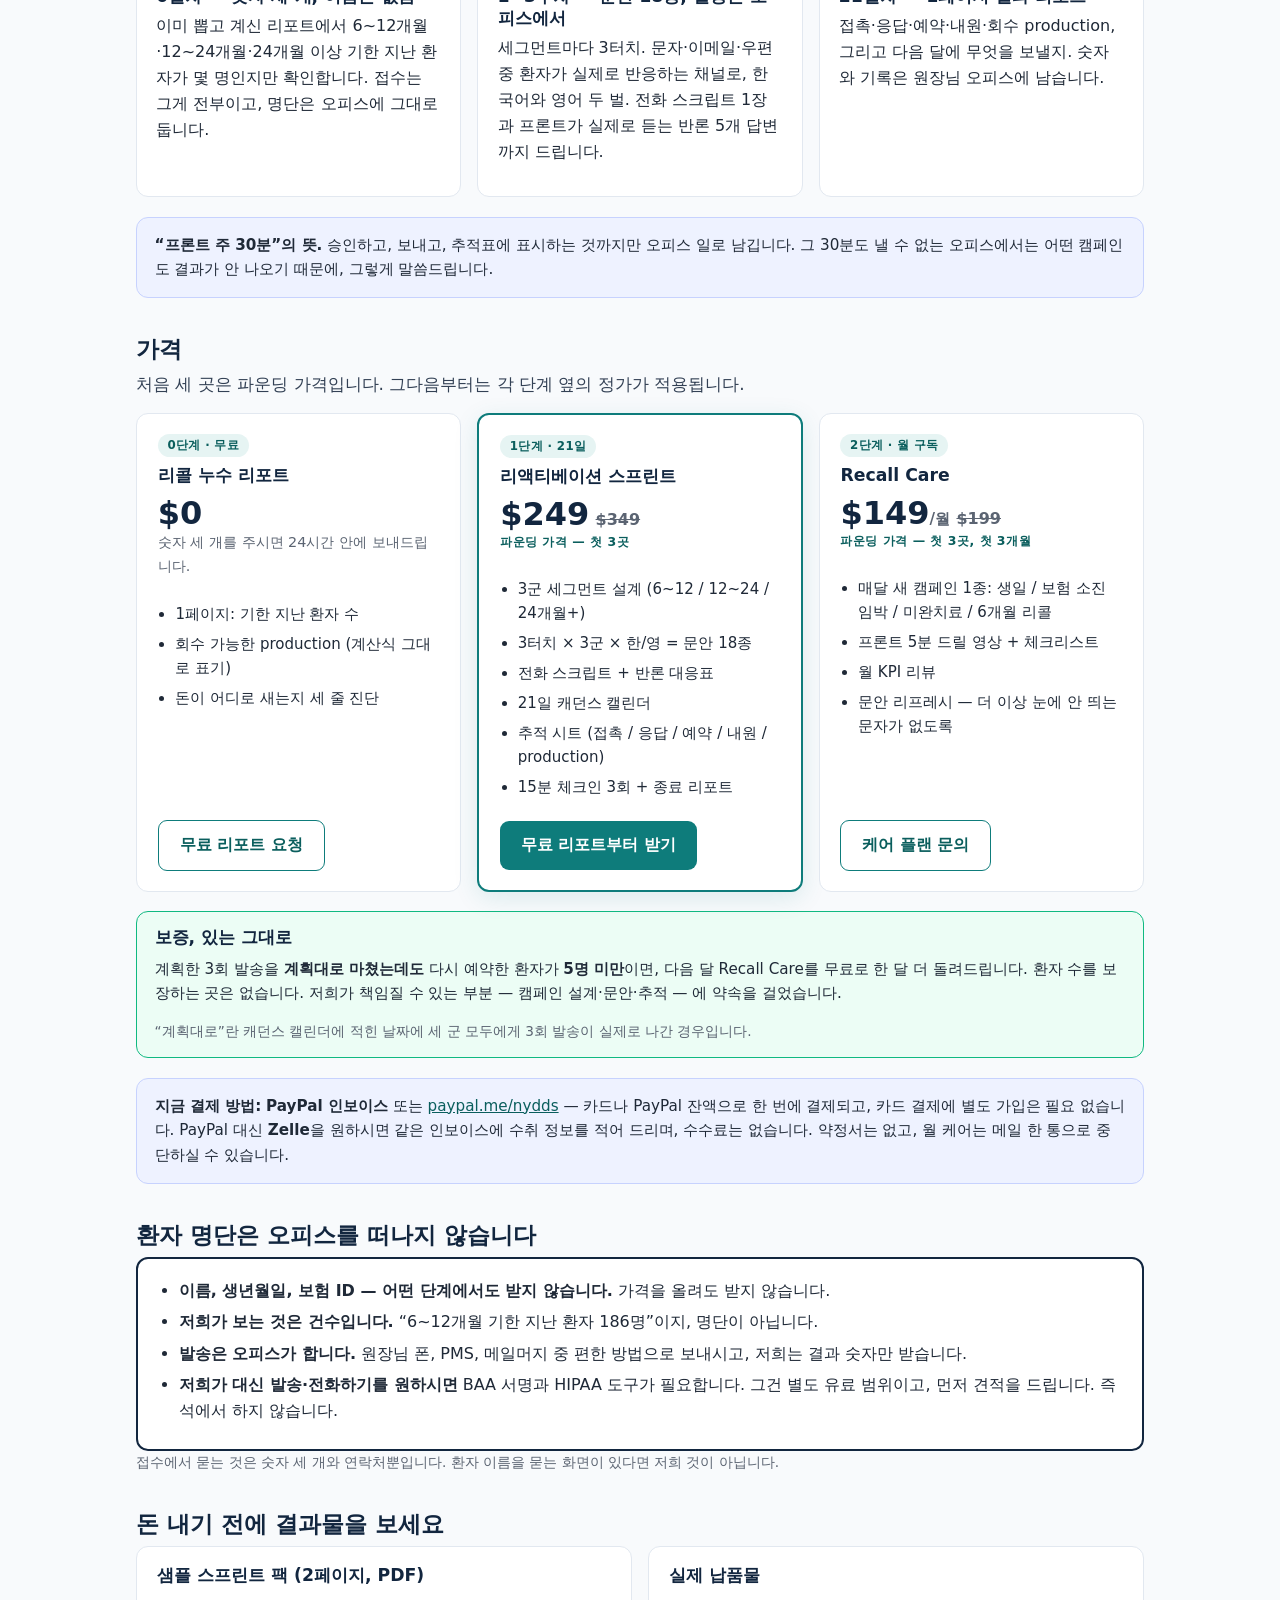
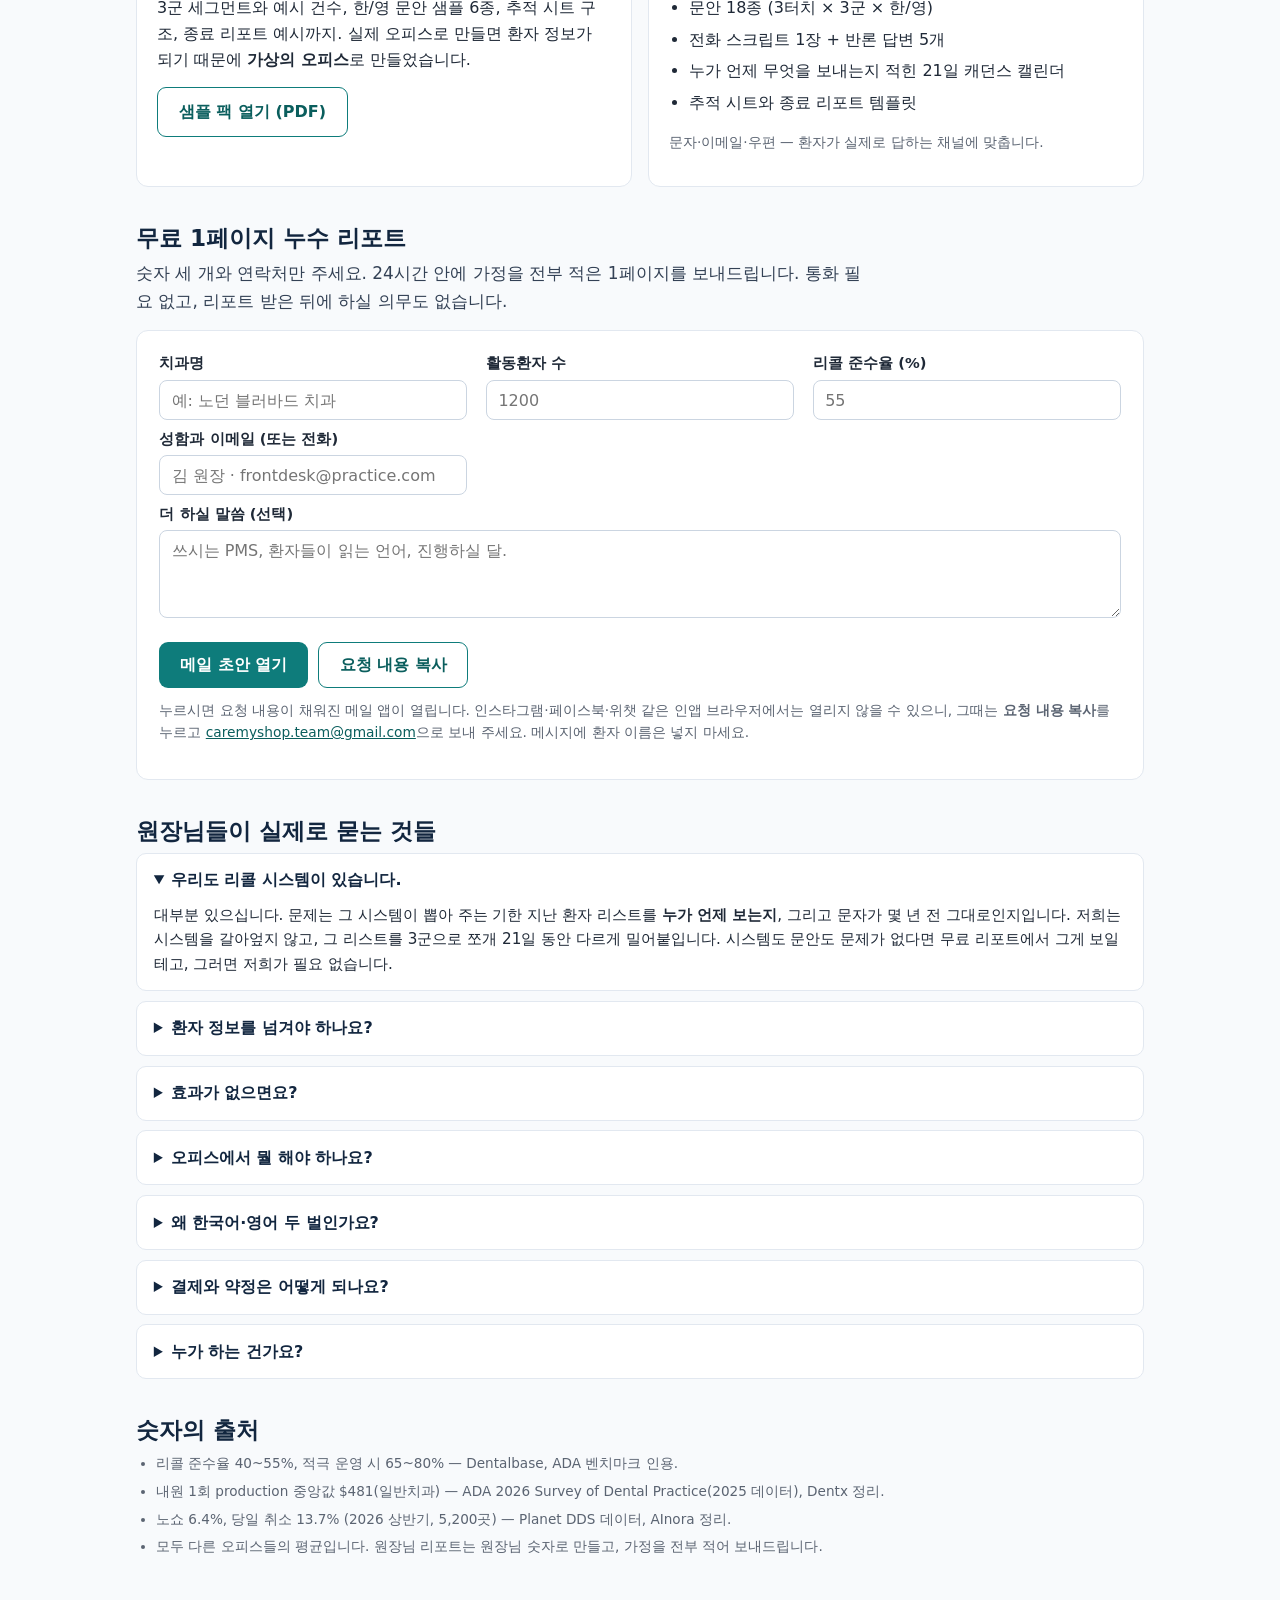
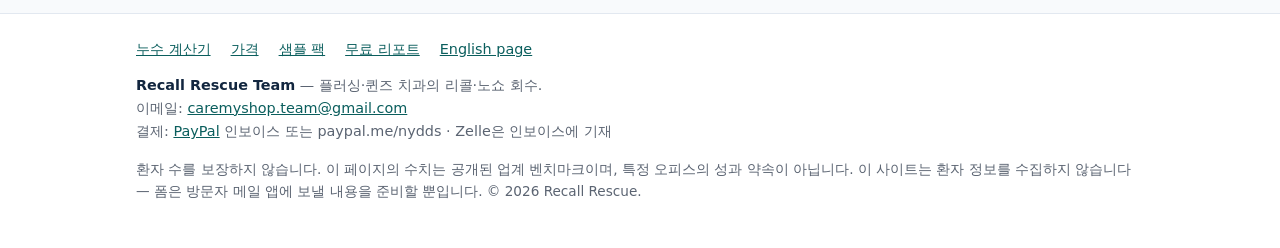
==== commit affb5607: "Brand as Recall Rescue Team and switch payment to PayPal (invoice or paypal.me/nydds, Zelle on invoi" ====
--- a/ko/index.html
+++ b/ko/index.html
@@ -12,7 +12,7 @@
 <meta property="og:type" content="website">
 <meta property="og:url" content="https://nydds.github.io/recall-rescue/ko/">
 <meta name="theme-color" content="#12263f">
-<link rel="stylesheet" href="../styles.css?v=20261120b">
+<link rel="stylesheet" href="../styles.css?v=20261120c">
 </head>
 <body>
 
@@ -200,7 +200,7 @@
       </div>
 
       <div class="callout note">
-        <b>지금 결제 방법:</b> 인보이스 + <b>Zelle 또는 체크</b>. 카드 수수료도, 가입 절차도 없습니다. 카드 결제는 Stripe 계정이 열리면 추가됩니다. 약정서는 없고, 월 케어는 메일 한 통으로 중단하실 수 있습니다.
+        <b>지금 결제 방법:</b> <b>PayPal 인보이스</b> 또는 <a href="https://paypal.me/nydds">paypal.me/nydds</a> — 카드나 PayPal 잔액으로 한 번에 결제되고, 카드 결제에 별도 가입은 필요 없습니다. PayPal 대신 <b>Zelle</b>을 원하시면 같은 인보이스에 수취 정보를 적어 드리며, 수수료는 없습니다. 약정서는 없고, 월 케어는 메일 한 통으로 중단하실 수 있습니다.
       </div>
     </section>
 
@@ -317,12 +317,12 @@
 
       <details class="faq">
         <summary>결제와 약정은 어떻게 되나요?</summary>
-        <p>인보이스 + Zelle 또는 체크입니다. 카드 결제는 Stripe 계정이 열리면 추가됩니다. 약정서는 없습니다. 스프린트는 $249 고정, 월 케어는 메일 한 통으로 중단하실 수 있습니다.</p>
+        <p>PayPal 인보이스를 보내드리고, 카드나 PayPal 잔액으로 결제하시거나 <a href="https://paypal.me/nydds">paypal.me/nydds</a>에서 바로 결제하실 수 있습니다. PayPal 대신 Zelle을 원하시면 같은 인보이스에 수취 정보를 적어 드리며 수수료는 없습니다. 약정서는 없습니다. 스프린트는 $249 고정, 월 케어는 메일 한 통으로 중단하실 수 있습니다.</p>
       </details>
 
       <details class="faq">
         <summary>누가 하는 건가요?</summary>
-        <p>플러싱(퀸즈)에서 치과 리콜·노쇼 회수만 다루는 운영 컨설턴트입니다. 홈페이지 제작이나 마케팅 리테이너는 하지 않습니다. 특정 PMS 업체와도, 비교 대상이 될 만한 다른 오피스와도 관계가 없습니다.</p>
+        <p>플러싱(퀸즈)에서 치과 리콜·노쇼 회수만 다루는 운영 팀 <b>Recall Rescue Team</b>입니다. 홈페이지 제작이나 마케팅 리테이너는 하지 않습니다. 특정 PMS 업체와도, 비교 대상이 될 만한 다른 오피스와도 관계가 없습니다.</p>
       </details>
     </section>
 
@@ -348,13 +348,14 @@
       <a href="#request">무료 리포트</a>
       <a href="../" hreflang="en" lang="en">English page</a>
     </nav>
-    <p><strong>Recall Rescue</strong> — 플러싱·퀸즈 치과의 리콜·노쇼 회수.<br>
-    이메일: <a href="mailto:caremyshop.team@gmail.com">caremyshop.team@gmail.com</a></p>
+    <p><strong>Recall Rescue Team</strong> — 플러싱·퀸즈 치과의 리콜·노쇼 회수.<br>
+    이메일: <a href="mailto:caremyshop.team@gmail.com">caremyshop.team@gmail.com</a><br>
+    결제: <a href="https://paypal.me/nydds">PayPal</a> 인보이스 또는 paypal.me/nydds · Zelle은 인보이스에 기재</p>
     <p class="fine">환자 수를 보장하지 않습니다. 이 페이지의 수치는 공개된 업계 벤치마크이며, 특정 오피스의 성과 약속이 아닙니다. 이 사이트는 환자 정보를 수집하지 않습니다 — 폼은 방문자 메일 앱에 보낼 내용을 준비할 뿐입니다. © 2026 Recall Rescue.</p>
   </div>
 </footer>
 
-<script src="../assets/leak-calc.js?v=20261120b" defer></script>
-<script src="../assets/request-form.js?v=20261120b" defer></script>
+<script src="../assets/leak-calc.js?v=20261120c" defer></script>
+<script src="../assets/request-form.js?v=20261120c" defer></script>
 </body>
 </html>
--- a/styles.css
+++ b/styles.css
@@ -147,7 +147,7 @@
 .form-note { font-size: 0.86rem; color: var(--muted); margin-top: 0.7rem; }
 .submit-card { display: none; margin-top: 1rem; border: 1px solid var(--line); background: #f8fafc; border-radius: var(--radius); padding: 1rem 1.1rem; }
 .submit-card.show { display: block; }
-.submit-card textarea { width: 100%; min-height: 11rem; font-family: ui-monospace, SFMono-Regular, Menlo, monospace; font-size: 0.86rem; padding: 0.7rem; border: 1px solid #cbd5e1; border-radius: 8px; background: #fff; }
+form.request .submit-card textarea { width: 100%; min-height: 11rem; font-family: ui-monospace, SFMono-Regular, Menlo, monospace; font-size: 0.86rem; padding: 0.7rem; border: 1px solid #cbd5e1; border-radius: 8px; background: #fff; }
 .submit-card .status { font-size: 0.9rem; color: var(--teal-dark); font-weight: 600; margin: 0.4rem 0 0; }
 
 /* FAQ */
